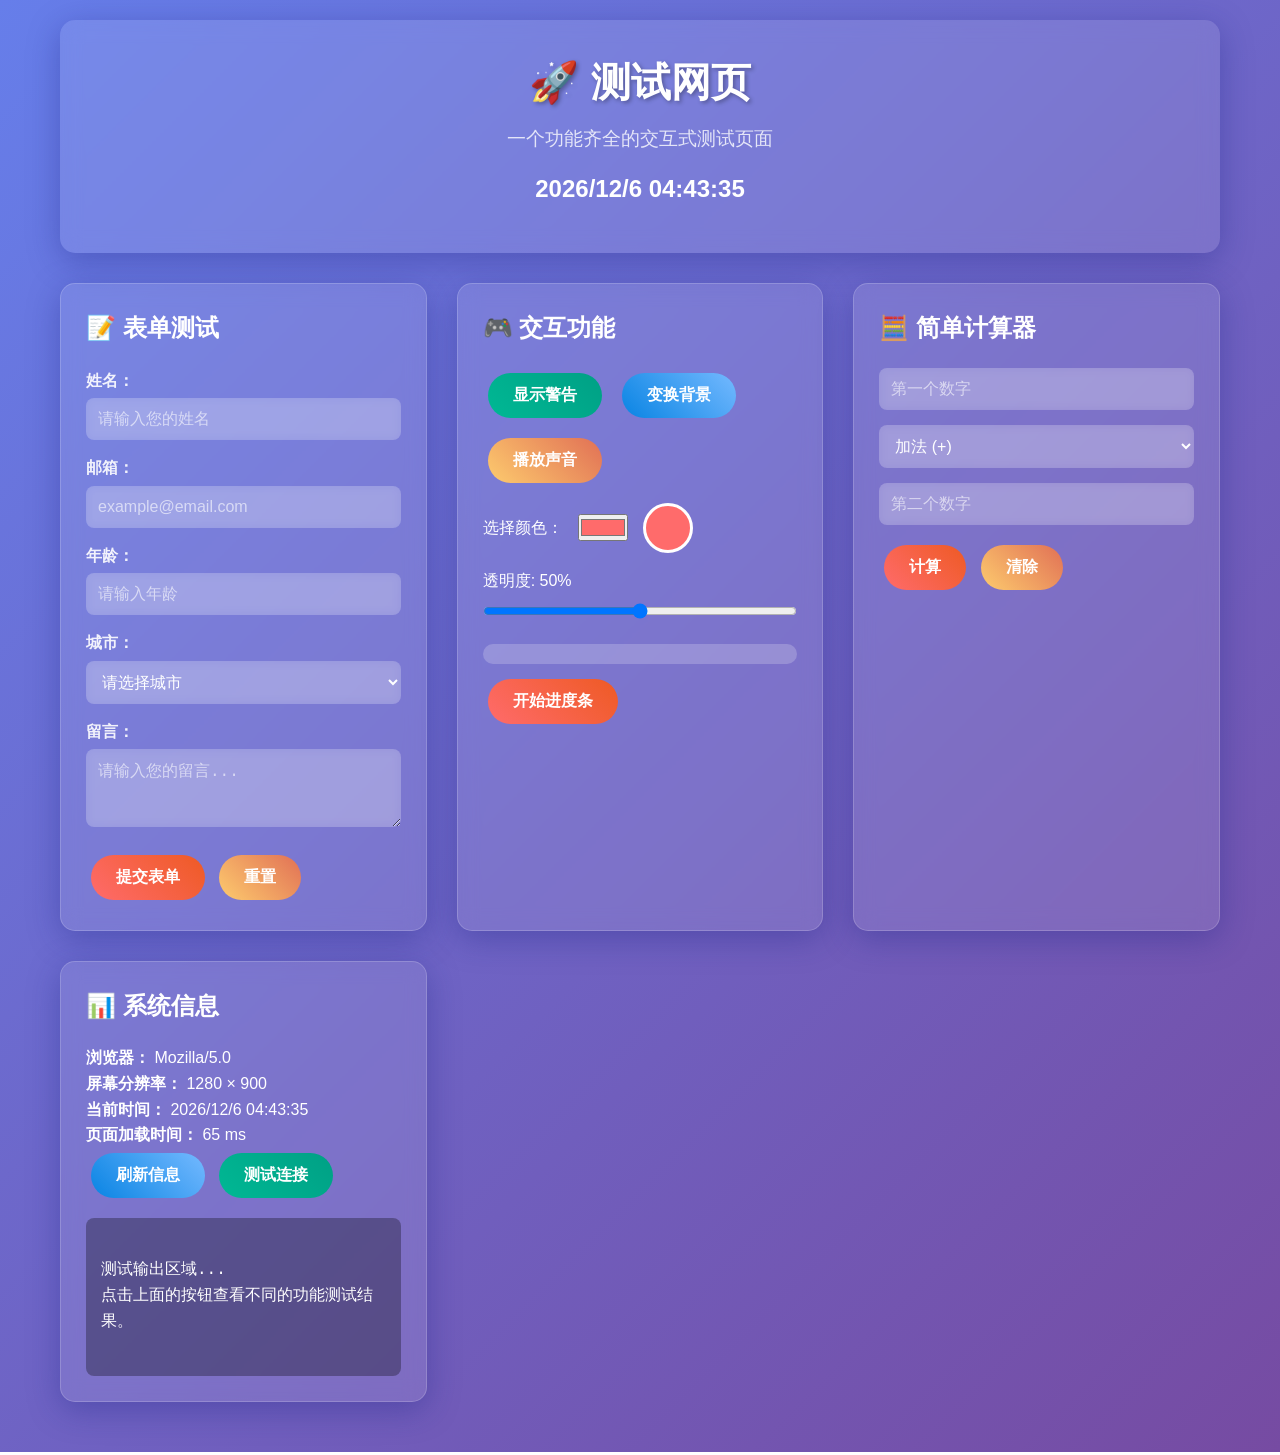
==== UI-Evol/index.html @ 90b165d0 "Update : multi-pages" ====
<!DOCTYPE html>
<html lang="zh-CN">
<head>
    <meta charset="UTF-8">
    <meta name="viewport" content="width=device-width, initial-scale=1.0">
    <title>测试网页 - Test Page</title>
    <style>
        * {
            margin: 0;
            padding: 0;
            box-sizing: border-box;
        }

        body {
            font-family: 'Arial', sans-serif;
            line-height: 1.6;
            color: #333;
            background: linear-gradient(135deg, #667eea 0%, #764ba2 100%);
            min-height: 100vh;
        }

        .container {
            max-width: 1200px;
            margin: 0 auto;
            padding: 20px;
        }

        .header {
            background: rgba(255, 255, 255, 0.1);
            backdrop-filter: blur(10px);
            border-radius: 15px;
            padding: 30px;
            margin-bottom: 30px;
            text-align: center;
            box-shadow: 0 8px 32px rgba(31, 38, 135, 0.37);
        }

        .header h1 {
            color: white;
            font-size: 2.5em;
            margin-bottom: 10px;
            text-shadow: 2px 2px 4px rgba(0,0,0,0.3);
        }

        .header p {
            color: rgba(255, 255, 255, 0.8);
            font-size: 1.2em;
        }

        .content-grid {
            display: grid;
            grid-template-columns: repeat(auto-fit, minmax(350px, 1fr));
            gap: 30px;
            margin-bottom: 30px;
        }

        .card {
            background: rgba(255, 255, 255, 0.1);
            backdrop-filter: blur(10px);
            border-radius: 15px;
            padding: 25px;
            box-shadow: 0 8px 32px rgba(31, 38, 135, 0.37);
            border: 1px solid rgba(255, 255, 255, 0.18);
            transition: transform 0.3s ease;
        }

        .card:hover {
            transform: translateY(-5px);
        }

        .card h2 {
            color: white;
            margin-bottom: 20px;
            font-size: 1.5em;
        }

        .form-group {
            margin-bottom: 15px;
        }

        .form-group label {
            display: block;
            color: rgba(255, 255, 255, 0.9);
            margin-bottom: 5px;
            font-weight: bold;
        }

        .form-group input,
        .form-group textarea,
        .form-group select {
            width: 100%;
            padding: 12px;
            border: none;
            border-radius: 8px;
            background: rgba(255, 255, 255, 0.2);
            color: white;
            font-size: 16px;
            backdrop-filter: blur(5px);
        }

        .form-group input::placeholder,
        .form-group textarea::placeholder {
            color: rgba(255, 255, 255, 0.6);
        }

        .btn {
            background: linear-gradient(45deg, #ff6b6b, #ee5a24);
            color: white;
            padding: 12px 25px;
            border: none;
            border-radius: 25px;
            cursor: pointer;
            font-size: 16px;
            font-weight: bold;
            transition: all 0.3s ease;
            margin: 5px;
        }

        .btn:hover {
            transform: translateY(-2px);
            box-shadow: 0 5px 15px rgba(0,0,0,0.3);
        }

        .btn-success {
            background: linear-gradient(45deg, #00b894, #00a085);
        }

        .btn-info {
            background: linear-gradient(45deg, #0984e3, #74b9ff);
        }

        .btn-warning {
            background: linear-gradient(45deg, #fdcb6e, #e17055);
        }

        .progress-bar {
            width: 100%;
            height: 20px;
            background: rgba(255, 255, 255, 0.2);
            border-radius: 10px;
            overflow: hidden;
            margin: 10px 0;
        }

        .progress-fill {
            height: 100%;
            background: linear-gradient(45deg, #00b894, #00a085);
            width: 0%;
            transition: width 0.3s ease;
        }

        .color-picker-demo {
            display: flex;
            align-items: center;
            gap: 15px;
            margin: 10px 0;
        }

        .color-display {
            width: 50px;
            height: 50px;
            border-radius: 50%;
            border: 3px solid white;
            transition: all 0.3s ease;
        }

        .slider-container {
            margin: 15px 0;
        }

        .slider {
            width: 100%;
            margin: 10px 0;
        }

        .output-area {
            background: rgba(0, 0, 0, 0.3);
            color: white;
            padding: 15px;
            border-radius: 8px;
            font-family: 'Courier New', monospace;
            min-height: 100px;
            white-space: pre-wrap;
            margin-top: 15px;
        }

        .interactive-buttons {
            display: flex;
            flex-wrap: wrap;
            gap: 10px;
            margin: 15px 0;
        }

        .time-display {
            font-size: 1.5em;
            color: white;
            text-align: center;
            margin: 15px 0;
            font-weight: bold;
        }

        @media (max-width: 768px) {
            .content-grid {
                grid-template-columns: 1fr;
            }
            
            .header h1 {
                font-size: 2em;
            }
            
            .interactive-buttons {
                justify-content: center;
            }
        }
    </style>
</head>
<body>
    <div class="container">
        <div class="header">
            <h1>🚀 测试网页</h1>
            <p>一个功能齐全的交互式测试页面</p>
            <div class="time-display" id="currentTime"></div>
        </div>

        <div class="content-grid">
            <!-- 表单测试卡片 -->
            <div class="card">
                <h2>📝 表单测试</h2>
                <form id="testForm">
                    <div class="form-group">
                        <label for="name">姓名：</label>
                        <input type="text" id="name" name="name" placeholder="请输入您的姓名">
                    </div>
                    
                    <div class="form-group">
                        <label for="email">邮箱：</label>
                        <input type="email" id="email" name="email" placeholder="example@email.com">
                    </div>
                    
                    <div class="form-group">
                        <label for="age">年龄：</label>
                        <input type="number" id="age" name="age" min="1" max="120" placeholder="请输入年龄">
                    </div>
                    
                    <div class="form-group">
                        <label for="city">城市：</label>
                        <select id="city" name="city">
                            <option value="">请选择城市</option>
                            <option value="beijing">北京</option>
                            <option value="shanghai">上海</option>
                            <option value="guangzhou">广州</option>
                            <option value="shenzhen">深圳</option>
                        </select>
                    </div>
                    
                    <div class="form-group">
                        <label for="message">留言：</label>
                        <textarea id="message" name="message" rows="3" placeholder="请输入您的留言..."></textarea>
                    </div>
                    
                    <button type="submit" class="btn">提交表单</button>
                    <button type="reset" class="btn btn-warning">重置</button>
                </form>
            </div>

            <!-- 交互功能卡片 -->
            <div class="card">
                <h2>🎮 交互功能</h2>
                
                <div class="interactive-buttons">
                    <button class="btn btn-success" onclick="showAlert()">显示警告</button>
                    <button class="btn btn-info" onclick="changeBackground()">变换背景</button>
                    <button class="btn btn-warning" onclick="playSound()">播放声音</button>
                </div>
                
                <div class="color-picker-demo">
                    <label style="color: white;">选择颜色：</label>
                    <input type="color" id="colorPicker" value="#ff6b6b" onchange="updateColorDisplay()">
                    <div class="color-display" id="colorDisplay"></div>
                </div>
                
                <div class="slider-container">
                    <label style="color: white;">透明度: <span id="opacityValue">50</span>%</label>
                    <input type="range" id="opacitySlider" class="slider" min="0" max="100" value="50" oninput="updateOpacity()">
                </div>
                
                <div class="progress-bar">
                    <div class="progress-fill" id="progressFill"></div>
                </div>
                <button class="btn" onclick="startProgress()">开始进度条</button>
            </div>

            <!-- 计算器卡片 -->
            <div class="card">
                <h2>🧮 简单计算器</h2>
                <div class="form-group">
                    <input type="number" id="num1" placeholder="第一个数字">
                </div>
                <div class="form-group">
                    <select id="operation">
                        <option value="+">加法 (+)</option>
                        <option value="-">减法 (-)</option>
                        <option value="*">乘法 (×)</option>
                        <option value="/">除法 (÷)</option>
                    </select>
                </div>
                <div class="form-group">
                    <input type="number" id="num2" placeholder="第二个数字">
                </div>
                <button class="btn" onclick="calculate()">计算</button>
                <button class="btn btn-warning" onclick="clearCalculator()">清除</button>
                <div id="calcResult" style="color: white; margin-top: 15px; font-size: 1.2em; font-weight: bold;"></div>
            </div>

            <!-- 信息显示卡片 -->
            <div class="card">
                <h2>📊 系统信息</h2>
                <div style="color: white;">
                    <p><strong>浏览器：</strong> <span id="browserInfo"></span></p>
                    <p><strong>屏幕分辨率：</strong> <span id="screenInfo"></span></p>
                    <p><strong>当前时间：</strong> <span id="currentDateTime"></span></p>
                    <p><strong>页面加载时间：</strong> <span id="loadTime"></span></p>
                </div>
                
                <button class="btn btn-info" onclick="refreshInfo()">刷新信息</button>
                <button class="btn btn-success" onclick="testConnection()">测试连接</button>
                
                <div class="output-area" id="outputArea">
测试输出区域...
点击上面的按钮查看不同的功能测试结果。
                </div>
            </div>
        </div>
    </div>

    <script>
        // 页面加载时间
        const loadStartTime = Date.now();
        
        // 更新实时时间
        function updateTime() {
            const now = new Date();
            document.getElementById('currentTime').textContent = now.toLocaleString('zh-CN');
            document.getElementById('currentDateTime').textContent = now.toLocaleString('zh-CN');
        }
        
        // 初始化页面
        window.onload = function() {
            updateTime();
            setInterval(updateTime, 1000);
            
            // 显示页面加载时间
            const loadTime = Date.now() - loadStartTime;
            document.getElementById('loadTime').textContent = loadTime + ' ms';
            
            // 显示浏览器信息
            document.getElementById('browserInfo').textContent = navigator.userAgent.split(' ')[0];
            document.getElementById('screenInfo').textContent = screen.width + ' × ' + screen.height;
            
            // 初始化颜色显示
            updateColorDisplay();
        };
        
        // 表单提交处理
        document.getElementById('testForm').addEventListener('submit', function(e) {
            e.preventDefault();
            const formData = new FormData(this);
            let output = '表单提交成功！\n提交的数据：\n';
            for (let [key, value] of formData.entries()) {
                output += `${key}: ${value}\n`;
            }
            document.getElementById('outputArea').textContent = output;
        });
        
        // 交互功能
        function showAlert() {
            alert('这是一个测试警告框！\n功能正常工作 ✅');
        }
        
        function changeBackground() {
            const colors = [
                'linear-gradient(135deg, #667eea 0%, #764ba2 100%)',
                'linear-gradient(135deg, #f093fb 0%, #f5576c 100%)',
                'linear-gradient(135deg, #4facfe 0%, #00f2fe 100%)',
                'linear-gradient(135deg, #43e97b 0%, #38f9d7 100%)',
                'linear-gradient(135deg, #fa709a 0%, #fee140 100%)'
            ];
            const randomColor = colors[Math.floor(Math.random() * colors.length)];
            document.body.style.background = randomColor;
            document.getElementById('outputArea').textContent = '背景颜色已更换！\n新的渐变色已应用。';
        }
        
        function playSound() {
            // 创建音频上下文（简单的提示音）
            if (typeof(Audio) !== "undefined") {
                // 创建一个简单的提示音
                const audioContext = new (window.AudioContext || window.webkitAudioContext)();
                const oscillator = audioContext.createOscillator();
                const gainNode = audioContext.createGain();
                
                oscillator.connect(gainNode);
                gainNode.connect(audioContext.destination);
                
                oscillator.frequency.value = 800;
                oscillator.type = 'sine';
                
                gainNode.gain.setValueAtTime(0.3, audioContext.currentTime);
                gainNode.gain.exponentialRampToValueAtTime(0.01, audioContext.currentTime + 0.5);
                
                oscillator.start(audioContext.currentTime);
                oscillator.stop(audioContext.currentTime + 0.5);
                
                document.getElementById('outputArea').textContent = '播放提示音成功！\n音频功能正常工作 🔊';
            } else {
                document.getElementById('outputArea').textContent = '音频功能不支持\n浏览器不支持 Web Audio API';
            }
        }
        
        // 颜色选择器
        function updateColorDisplay() {
            const color = document.getElementById('colorPicker').value;
            document.getElementById('colorDisplay').style.backgroundColor = color;
        }
        
        // 透明度滑块
        function updateOpacity() {
            const opacity = document.getElementById('opacitySlider').value;
            document.getElementById('opacityValue').textContent = opacity;
            const cards = document.querySelectorAll('.card');
            cards.forEach(card => {
                card.style.opacity = opacity / 100;
            });
        }
        
        // 进度条动画
        function startProgress() {
            const progressFill = document.getElementById('progressFill');
            let width = 0;
            const interval = setInterval(() => {
                if (width >= 100) {
                    clearInterval(interval);
                    setTimeout(() => {
                        progressFill.style.width = '0%';
                    }, 1000);
                } else {
                    width += 2;
                    progressFill.style.width = width + '%';
                }
            }, 50);
        }
        
        // 计算器功能
        function calculate() {
            const num1 = parseFloat(document.getElementById('num1').value);
            const num2 = parseFloat(document.getElementById('num2').value);
            const operation = document.getElementById('operation').value;
            
            if (isNaN(num1) || isNaN(num2)) {
                document.getElementById('calcResult').textContent = '请输入有效的数字！';
                return;
            }
            
            let result;
            switch (operation) {
                case '+':
                    result = num1 + num2;
                    break;
                case '-':
                    result = num1 - num2;
                    break;
                case '*':
                    result = num1 * num2;
                    break;
                case '/':
                    if (num2 === 0) {
                        document.getElementById('calcResult').textContent = '除数不能为零！';
                        return;
                    }
                    result = num1 / num2;
                    break;
            }
            
            document.getElementById('calcResult').textContent = `结果: ${result}`;
        }
        
        function clearCalculator() {
            document.getElementById('num1').value = '';
            document.getElementById('num2').value = '';
            document.getElementById('calcResult').textContent = '';
        }
        
        // 刷新系统信息
        function refreshInfo() {
            updateTime();
            document.getElementById('browserInfo').textContent = navigator.userAgent.split(' ')[0];
            document.getElementById('screenInfo').textContent = screen.width + ' × ' + screen.height;
            document.getElementById('outputArea').textContent = '系统信息已刷新！\n时间: ' + new Date().toLocaleString('zh-CN');
        }
        
        // 测试网络连接
        function testConnection() {
            const startTime = Date.now();
            fetch('https://httpbin.org/get')
                .then(response => response.json())
                .then(data => {
                    const endTime = Date.now();
                    const responseTime = endTime - startTime;
                    document.getElementById('outputArea').textContent = 
                        `网络连接测试成功！\n响应时间: ${responseTime}ms\n状态: 连接正常 ✅\n服务器IP: ${data.origin}`;
                })
                .catch(error => {
                    const endTime = Date.now();
                    const responseTime = endTime - startTime;
                    document.getElementById('outputArea').textContent = 
                        `网络连接测试失败！\n响应时间: ${responseTime}ms\n错误: ${error.message}\n状态: 连接异常 ❌`;
                });
        }
    </script>
</body>
</html>
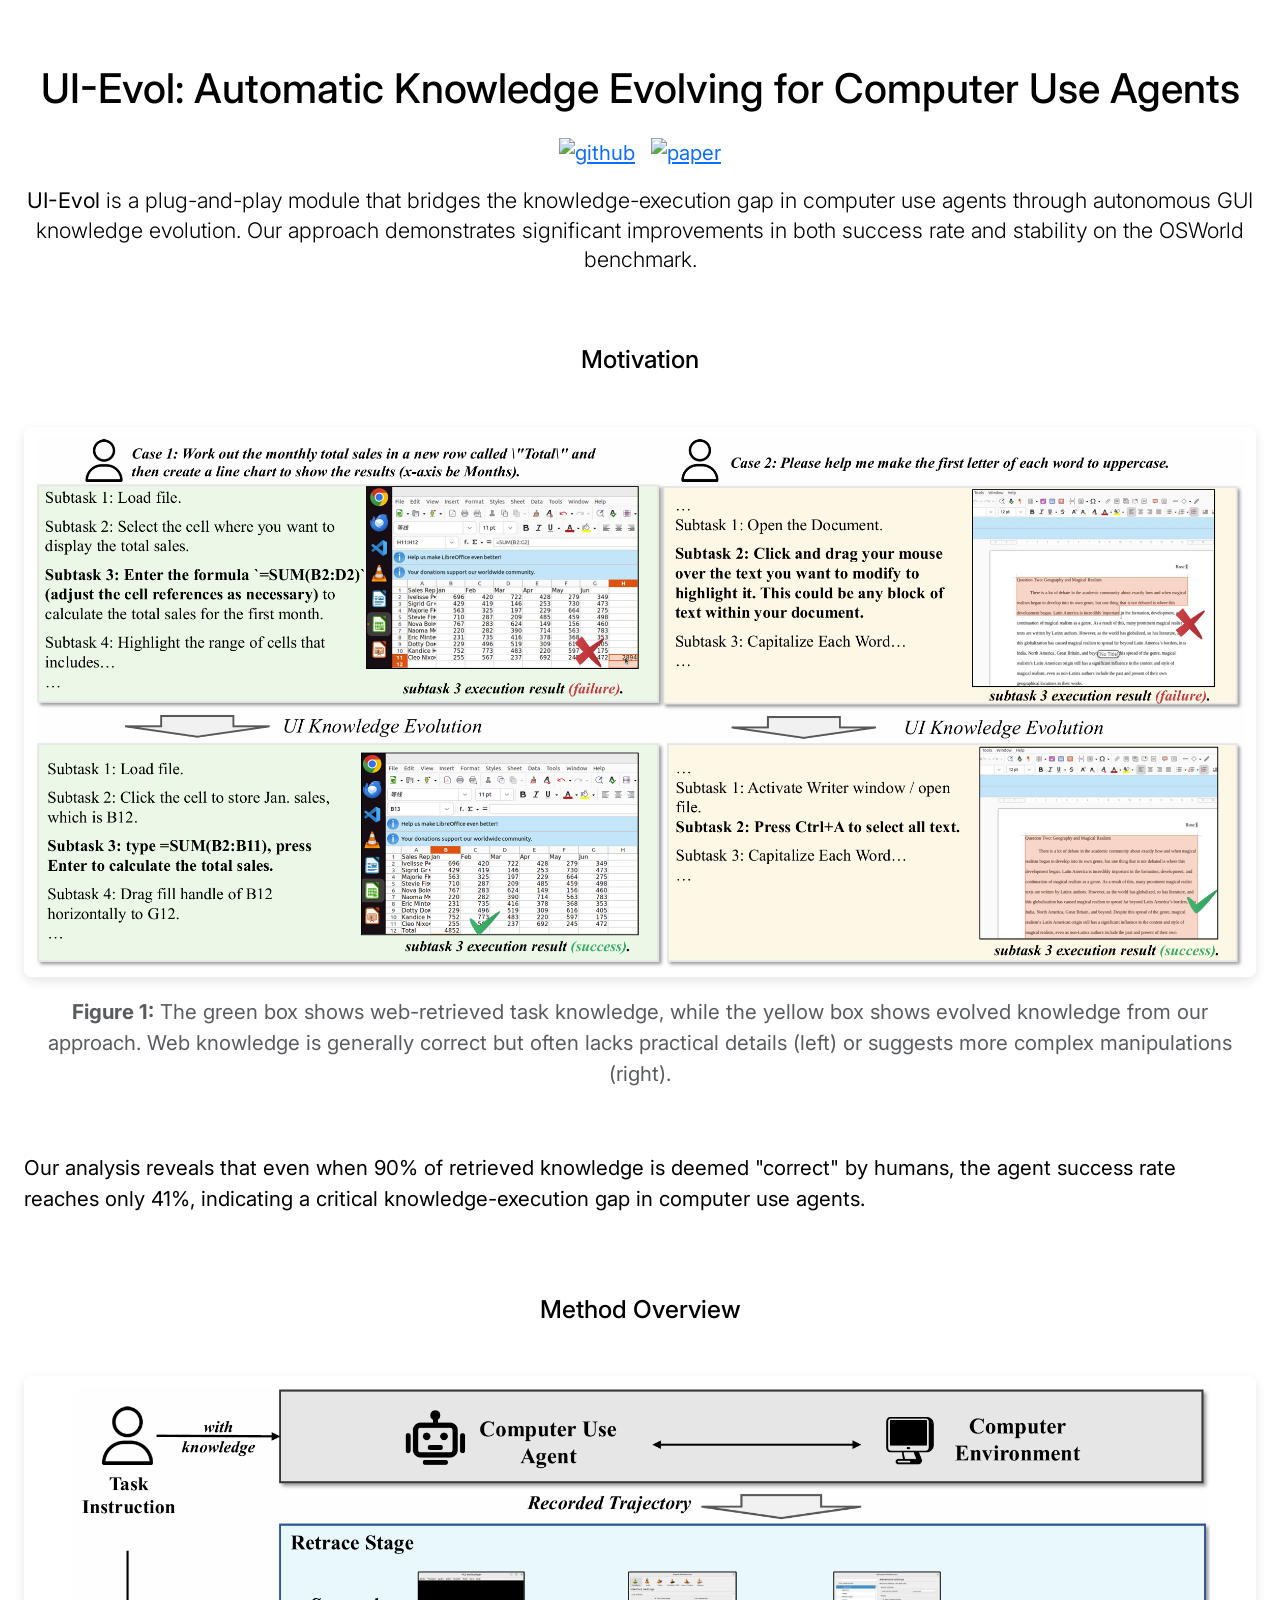
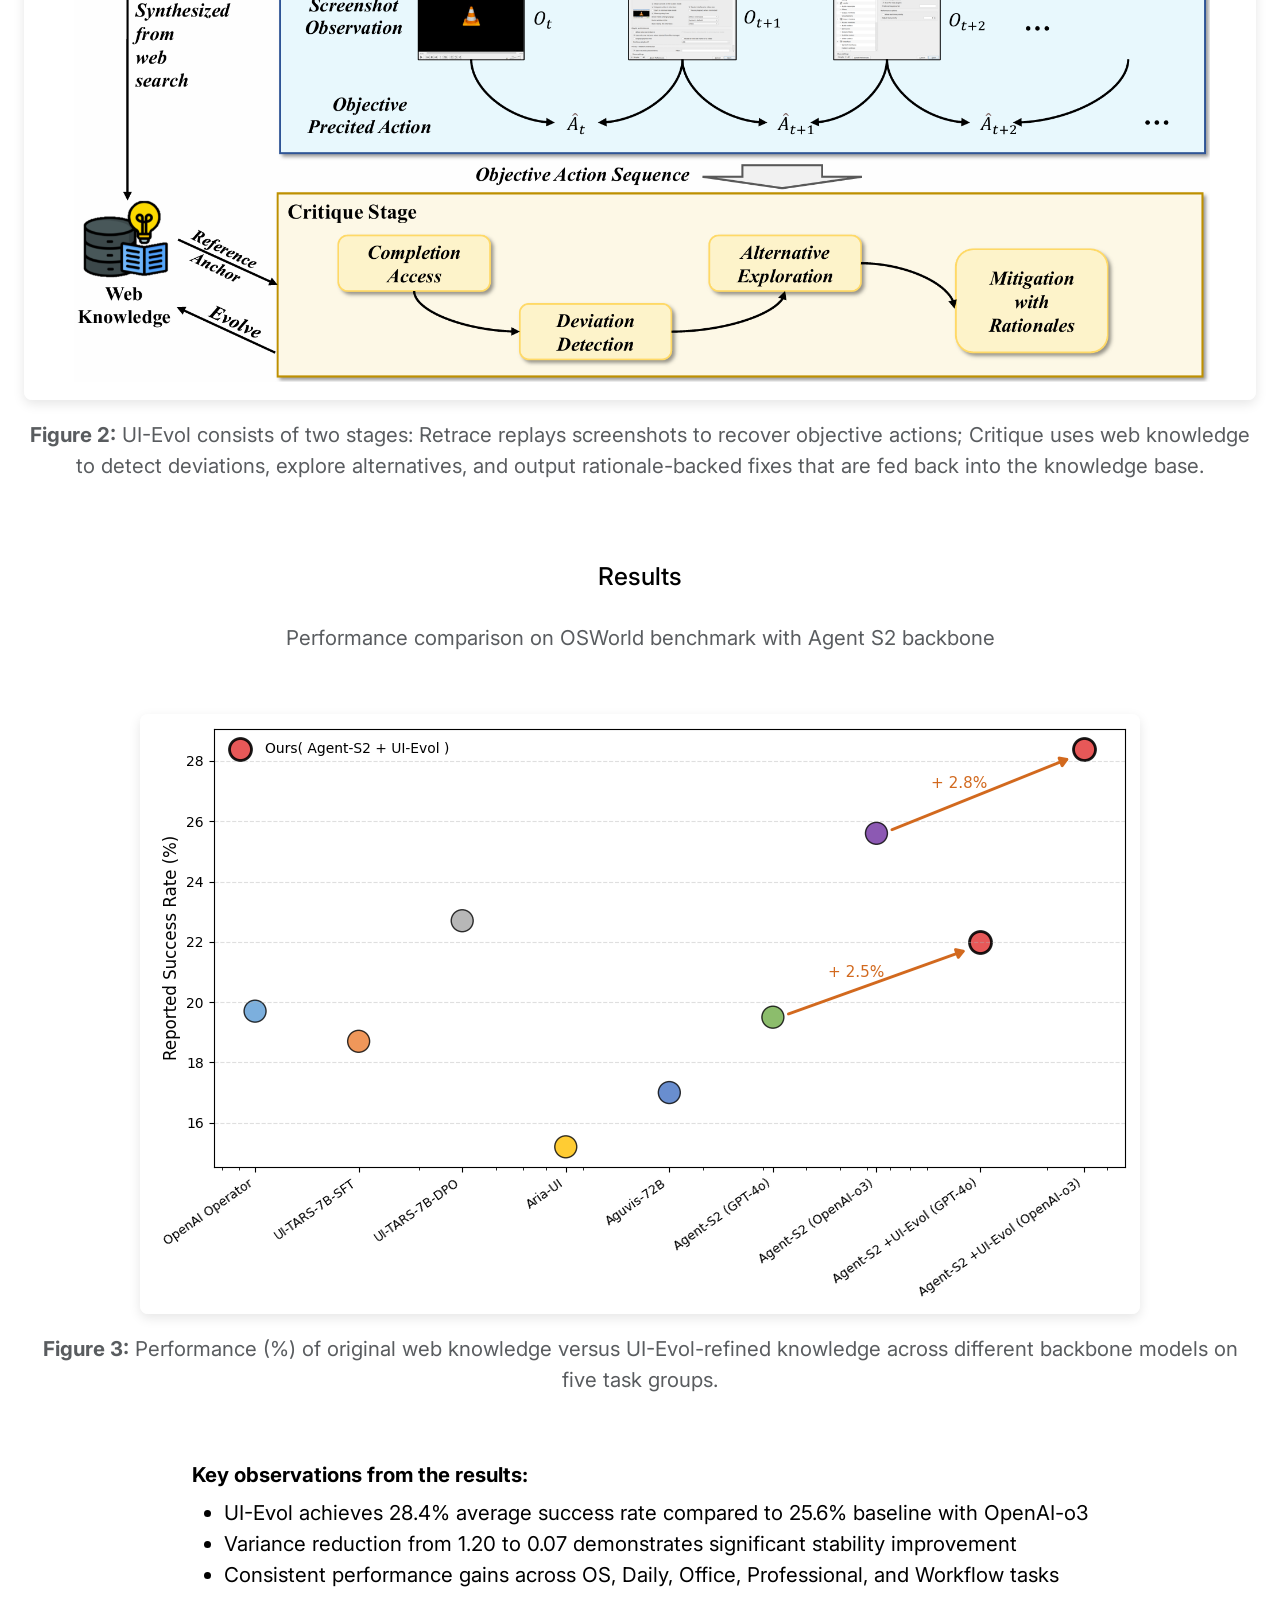
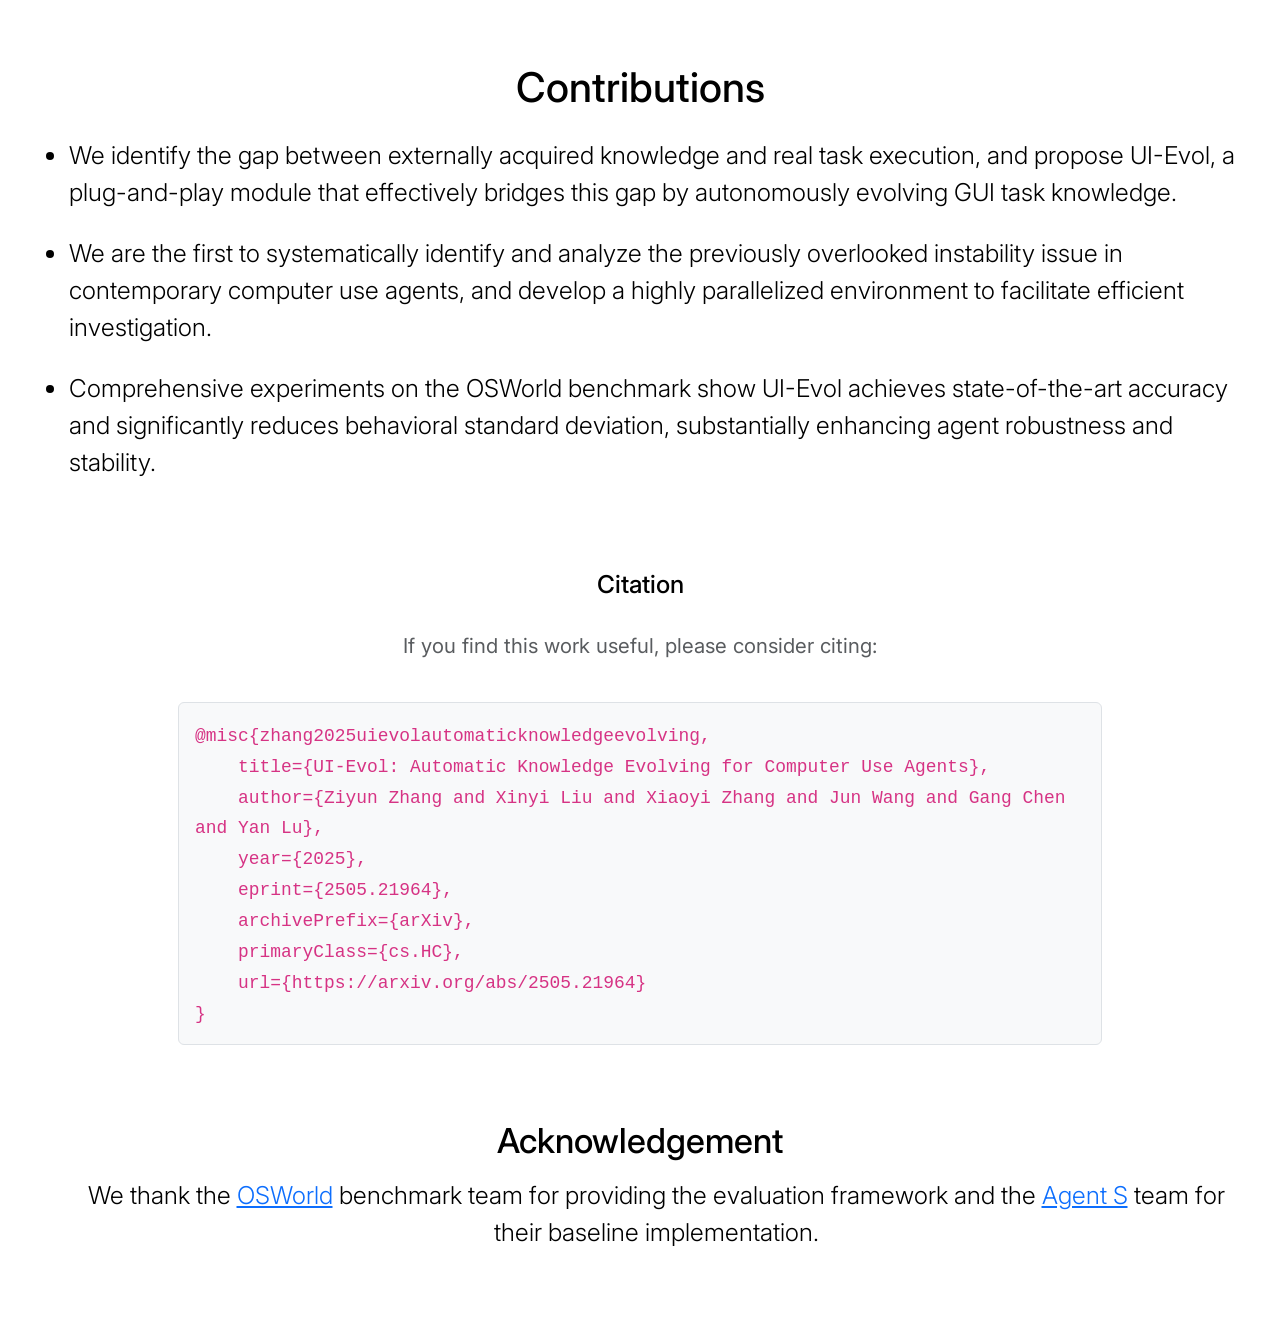
==== commit cca83a1d: "Update : UI-Evol intro page" ====
--- a/UI-Evol/index.html
+++ b/UI-Evol/index.html
@@ -1,520 +1,214 @@
-<!DOCTYPE html>
-<html lang="zh-CN">
+<!doctype html>
+<html>
+<link rel="preconnect" href="https://fonts.googleapis.com" />
+<link rel="preconnect" href="https://fonts.gstatic.com" crossorigin />
+<link href="https://fonts.googleapis.com/css2?family=JetBrains+Mono:wght@100;400&display=swap" rel="stylesheet" />
+
 <head>
-    <meta charset="UTF-8">
-    <meta name="viewport" content="width=device-width, initial-scale=1.0">
-    <title>测试网页 - Test Page</title>
-    <style>
-        * {
-            margin: 0;
-            padding: 0;
-            box-sizing: border-box;
-        }
-
-        body {
-            font-family: 'Arial', sans-serif;
-            line-height: 1.6;
-            color: #333;
-            background: linear-gradient(135deg, #667eea 0%, #764ba2 100%);
-            min-height: 100vh;
-        }
-
-        .container {
-            max-width: 1200px;
-            margin: 0 auto;
-            padding: 20px;
-        }
-
-        .header {
-            background: rgba(255, 255, 255, 0.1);
-            backdrop-filter: blur(10px);
-            border-radius: 15px;
-            padding: 30px;
-            margin-bottom: 30px;
-            text-align: center;
-            box-shadow: 0 8px 32px rgba(31, 38, 135, 0.37);
-        }
-
-        .header h1 {
-            color: white;
-            font-size: 2.5em;
-            margin-bottom: 10px;
-            text-shadow: 2px 2px 4px rgba(0,0,0,0.3);
-        }
-
-        .header p {
-            color: rgba(255, 255, 255, 0.8);
-            font-size: 1.2em;
-        }
-
-        .content-grid {
-            display: grid;
-            grid-template-columns: repeat(auto-fit, minmax(350px, 1fr));
-            gap: 30px;
-            margin-bottom: 30px;
-        }
-
-        .card {
-            background: rgba(255, 255, 255, 0.1);
-            backdrop-filter: blur(10px);
-            border-radius: 15px;
-            padding: 25px;
-            box-shadow: 0 8px 32px rgba(31, 38, 135, 0.37);
-            border: 1px solid rgba(255, 255, 255, 0.18);
-            transition: transform 0.3s ease;
-        }
-
-        .card:hover {
-            transform: translateY(-5px);
-        }
-
-        .card h2 {
-            color: white;
-            margin-bottom: 20px;
-            font-size: 1.5em;
-        }
-
-        .form-group {
-            margin-bottom: 15px;
-        }
-
-        .form-group label {
-            display: block;
-            color: rgba(255, 255, 255, 0.9);
-            margin-bottom: 5px;
-            font-weight: bold;
-        }
-
-        .form-group input,
-        .form-group textarea,
-        .form-group select {
-            width: 100%;
-            padding: 12px;
-            border: none;
-            border-radius: 8px;
-            background: rgba(255, 255, 255, 0.2);
-            color: white;
-            font-size: 16px;
-            backdrop-filter: blur(5px);
-        }
-
-        .form-group input::placeholder,
-        .form-group textarea::placeholder {
-            color: rgba(255, 255, 255, 0.6);
-        }
-
-        .btn {
-            background: linear-gradient(45deg, #ff6b6b, #ee5a24);
-            color: white;
-            padding: 12px 25px;
-            border: none;
-            border-radius: 25px;
-            cursor: pointer;
-            font-size: 16px;
-            font-weight: bold;
-            transition: all 0.3s ease;
-            margin: 5px;
-        }
-
-        .btn:hover {
-            transform: translateY(-2px);
-            box-shadow: 0 5px 15px rgba(0,0,0,0.3);
-        }
-
-        .btn-success {
-            background: linear-gradient(45deg, #00b894, #00a085);
-        }
-
-        .btn-info {
-            background: linear-gradient(45deg, #0984e3, #74b9ff);
-        }
-
-        .btn-warning {
-            background: linear-gradient(45deg, #fdcb6e, #e17055);
-        }
-
-        .progress-bar {
-            width: 100%;
-            height: 20px;
-            background: rgba(255, 255, 255, 0.2);
-            border-radius: 10px;
-            overflow: hidden;
-            margin: 10px 0;
-        }
-
-        .progress-fill {
-            height: 100%;
-            background: linear-gradient(45deg, #00b894, #00a085);
-            width: 0%;
-            transition: width 0.3s ease;
-        }
-
-        .color-picker-demo {
-            display: flex;
-            align-items: center;
-            gap: 15px;
-            margin: 10px 0;
-        }
-
-        .color-display {
-            width: 50px;
-            height: 50px;
-            border-radius: 50%;
-            border: 3px solid white;
-            transition: all 0.3s ease;
-        }
-
-        .slider-container {
-            margin: 15px 0;
-        }
-
-        .slider {
-            width: 100%;
-            margin: 10px 0;
-        }
-
-        .output-area {
-            background: rgba(0, 0, 0, 0.3);
-            color: white;
-            padding: 15px;
-            border-radius: 8px;
-            font-family: 'Courier New', monospace;
-            min-height: 100px;
-            white-space: pre-wrap;
-            margin-top: 15px;
-        }
-
-        .interactive-buttons {
-            display: flex;
-            flex-wrap: wrap;
-            gap: 10px;
-            margin: 15px 0;
-        }
-
-        .time-display {
-            font-size: 1.5em;
-            color: white;
-            text-align: center;
-            margin: 15px 0;
-            font-weight: bold;
-        }
-
-        @media (max-width: 768px) {
-            .content-grid {
-                grid-template-columns: 1fr;
+  <meta charset="UTF-8" />
+  <title>UI-Evol: Automatic Knowledge Evolving for Computer Use Agents</title>
+
+  <link rel="stylesheet" href="https://cdn.jsdelivr.net/npm/bootstrap@5.0.0/dist/css/bootstrap.min.css" />
+  <script src="https://cdn.jsdelivr.net/npm/bootstrap@5.0.0-beta2/dist/js/bootstrap.bundle.min.js"></script>
+
+  <style>
+    @import url('https://fonts.googleapis.com/css2?family=Jost:ital,wght@0,100..900;1,100..900&display=swap');
+  </style>
+  
+  <link rel="stylesheet" href="style.css" />
+  
+  <link href="https://fonts.googleapis.com/css2?family=Inter:wght@400;500;600;700&display=swap" rel="stylesheet">
+  
+  <style>
+    body {
+        font-family: 'Inter', 'Segoe UI', Tahoma, Geneva, Verdana, sans-serif !important;
+    }
+    
+    .btn-outline-primary {
+        border-color: #0d6efd !important;
+        color: #0d6efd !important;
+    }
+    
+    .btn-outline-primary:hover {
+        background-color: #0d6efd !important;
+        color: white !important;
+    }
+    
+    .highlight-blue {
+        color: #0d6efd !important;
+        font-weight: bold !important;
+    }
+    
+    .results-table {
+        border: 3px solid #0d6efd !important;
+        border-radius: 12px !important;
+        overflow: hidden !important;
+        box-shadow: 0 4px 15px rgba(13, 110, 253, 0.15) !important;
+        font-family: 'Inter', 'Segoe UI', Tahoma, Geneva, Verdana, sans-serif !important;
+    }
+    
+    .results-table th {
+        background-color: #e3f2fd !important;
+        font-weight: bold !important;
+        color: #1565c0 !important;
+    }
+    
+    .best-score {
+        font-weight: bold !important;
+        color: #d32f2f !important;
+    }
+    
+    .method-diagram {
+        display: block;
+        margin: 20px auto;
+        max-width: 100%;
+        height: auto;
+        border-radius: 8px;
+        box-shadow: 0 4px 12px rgba(0, 0, 0, 0.1);
+    }
+    
+    .img-container {
+        display: flex;
+        justify-content: center;
+        align-items: center;
+        width: 100%;
+    }
+    
+    .feature-highlight {
+        background: linear-gradient(135deg, #e3f2fd 0%, #f3e5f5 100%);
+        border-radius: 12px;
+        padding: 20px;
+        margin: 15px 0;
+        border-left: 5px solid #0d6efd;
+    }
+  </style>
+</head>
+
+<body>
+  <div id="content" class="container-fluid d-flex flex-column align-items-center gap-3">
+    <div></div>
+
+    <div class="d-flex align-items-center mt-5">
+      <h1 class="text-nowrap">UI-Evol: Automatic Knowledge Evolving for Computer Use Agents</h1>
+    </div>
+
+    <div class="d-flex flex-row justify-content-center gap-3">
+      <a href="https://github.com/microsoft/FIVE-UI-Evol/tree/main/UI-Evol"><img
+          src="https://img.shields.io/badge/github-%23121011.svg?style=for-the-badge&logo=github&logoColor=white"
+          alt="github" class="img-fluid" /></a>
+      <a href="https://arxiv.org/abs/2505.21964"><img
+          src="https://img.shields.io/badge/arXiv-paper-b31b1b.svg?style=for-the-badge" alt="paper"
+          class="img-fluid" /></a>
+    </div>
+    
+    <h3 class="fw-light text-center" style="font-size: 1.2em;">
+      <small><b>UI-Evol</b> is a plug-and-play module that bridges the knowledge-execution gap in computer use agents through autonomous GUI knowledge evolution. Our approach demonstrates significant improvements in both success rate and stability on the OSWorld benchmark.<br/></small>
+    </h3>
+
+    <div class="container-fluid d-flex flex-column align-items-center gap-4 mt-5">
+      <h3>Motivation</h3>
+      <div class="img-container">
+        <div class="text-center" style="width: 100%;">
+          <img src="imgs/figure1-motivation.png" alt="Knowledge-Execution Gap Examples" class="method-diagram" />
+          <p class="text-muted mt-3">
+            <strong>Figure 1:</strong> The green box shows web-retrieved task knowledge, while the yellow box shows evolved knowledge from our approach. Web knowledge is generally correct but often lacks practical details (left) or suggests more complex manipulations (right).
+          </p>
+        </div>
+      </div>
+      
+      <div class="mt-4">
+        <p>Our analysis reveals that even when 90% of retrieved knowledge is deemed "correct" by humans, 
+        the agent success rate reaches only 41%, indicating a critical knowledge-execution gap in computer use agents.</p>
+      </div>
+    </div>
+
+    <div class="container-fluid d-flex flex-column align-items-center gap-4 mt-5">
+      <h3>Method Overview</h3>
+      <div class="img-container">
+        <div class="text-center" style="width: 100%;">
+          <img src="imgs/figure2-method.png" alt="UI-Evol Method Overview" class="method-diagram" style="max-width: 70%;" />
+          <p class="text-muted mt-3">
+            <strong>Figure 2:</strong> UI-Evol consists of two stages: Retrace replays screenshots to recover objective actions; Critique uses web knowledge to detect deviations, explore alternatives, and output rationale-backed fixes that are fed back into the knowledge base.
+          </p>
+        </div>
+      </div>
+    </div>
+
+    <div class="container-fluid d-flex flex-column align-items-center gap-4 mt-5">
+      <h3>Results</h3>
+      <p class="text-muted text-center">
+        Performance comparison on OSWorld benchmark with Agent S2 backbone
+      </p>
+      
+      <div class="img-container">
+        <div class="text-center" style="width: 100%;">
+          <img src="imgs/figure3-results.png" alt="Experimental Results" class="method-diagram" />
+          <p class="text-muted mt-3">
+            <strong>Figure 3:</strong> Performance (%) of original web knowledge versus UI-Evol-refined knowledge across different backbone models on five task groups.
+          </p>
+        </div>
+      </div>
+      
+      <div class="mt-4">
+        <p class="mb-2"><strong>Key observations from the results:</strong></p>
+        <ul>
+          <li>UI-Evol achieves 28.4% average success rate compared to 25.6% baseline with OpenAI-o3</li>
+          <li>Variance reduction from 1.20 to 0.07 demonstrates significant stability improvement</li>
+          <li>Consistent performance gains across OS, Daily, Office, Professional, and Workflow tasks</li>
+        </ul>
+      </div>
+    </div>
+
+    <div id="notes">
+      <h3>Contributions</h3>
+      <div class="inline-block mt-3">
+        <ul>
+          <li>
+            We identify the gap between externally acquired knowledge and real task execution, and propose UI-Evol, a plug-and-play module that effectively bridges this gap by autonomously evolving GUI task knowledge.
+          </li>
+          <li>
+            We are the first to systematically identify and analyze the previously overlooked instability issue in contemporary computer use agents, and develop a highly parallelized environment to facilitate efficient investigation.
+          </li>
+          <li>
+            Comprehensive experiments on the OSWorld benchmark show UI-Evol achieves state-of-the-art accuracy and significantly reduces behavioral standard deviation, substantially enhancing agent robustness and stability.
+          </li>
+        </ul>
+      </div>
+    </div>
+
+    <div class="container-fluid d-flex flex-column align-items-center gap-4 mt-5">
+      <h3>Citation</h3> 
+      <p class="text-muted">
+        If you find this work useful, please consider citing:
+      </p>
+      <div class="bg-light border rounded p-3 w-75">
+          <code>
+            @misc{zhang2025uievolautomaticknowledgeevolving,<br>
+              &nbsp;&nbsp;&nbsp;&nbsp;title={UI-Evol: Automatic Knowledge Evolving for Computer Use Agents},<br>
+              &nbsp;&nbsp;&nbsp;&nbsp;author={Ziyun Zhang and Xinyi Liu and Xiaoyi Zhang and Jun Wang and Gang Chen and Yan Lu},<br>
+              &nbsp;&nbsp;&nbsp;&nbsp;year={2025},<br>
+              &nbsp;&nbsp;&nbsp;&nbsp;eprint={2505.21964},<br>
+              &nbsp;&nbsp;&nbsp;&nbsp;archivePrefix={arXiv},<br>
+              &nbsp;&nbsp;&nbsp;&nbsp;primaryClass={cs.HC},<br>
+              &nbsp;&nbsp;&nbsp;&nbsp;url={https://arxiv.org/abs/2505.21964}<br>
             }
-            
-            .header h1 {
-                font-size: 2em;
-            }
-            
-            .interactive-buttons {
-                justify-content: center;
-            }
-        }
-    </style>
-</head>
-<body>
-    <div class="container">
-        <div class="header">
-            <h1>🚀 测试网页</h1>
-            <p>一个功能齐全的交互式测试页面</p>
-            <div class="time-display" id="currentTime"></div>
-        </div>
-
-        <div class="content-grid">
-            <!-- 表单测试卡片 -->
-            <div class="card">
-                <h2>📝 表单测试</h2>
-                <form id="testForm">
-                    <div class="form-group">
-                        <label for="name">姓名：</label>
-                        <input type="text" id="name" name="name" placeholder="请输入您的姓名">
-                    </div>
-                    
-                    <div class="form-group">
-                        <label for="email">邮箱：</label>
-                        <input type="email" id="email" name="email" placeholder="example@email.com">
-                    </div>
-                    
-                    <div class="form-group">
-                        <label for="age">年龄：</label>
-                        <input type="number" id="age" name="age" min="1" max="120" placeholder="请输入年龄">
-                    </div>
-                    
-                    <div class="form-group">
-                        <label for="city">城市：</label>
-                        <select id="city" name="city">
-                            <option value="">请选择城市</option>
-                            <option value="beijing">北京</option>
-                            <option value="shanghai">上海</option>
-                            <option value="guangzhou">广州</option>
-                            <option value="shenzhen">深圳</option>
-                        </select>
-                    </div>
-                    
-                    <div class="form-group">
-                        <label for="message">留言：</label>
-                        <textarea id="message" name="message" rows="3" placeholder="请输入您的留言..."></textarea>
-                    </div>
-                    
-                    <button type="submit" class="btn">提交表单</button>
-                    <button type="reset" class="btn btn-warning">重置</button>
-                </form>
-            </div>
-
-            <!-- 交互功能卡片 -->
-            <div class="card">
-                <h2>🎮 交互功能</h2>
-                
-                <div class="interactive-buttons">
-                    <button class="btn btn-success" onclick="showAlert()">显示警告</button>
-                    <button class="btn btn-info" onclick="changeBackground()">变换背景</button>
-                    <button class="btn btn-warning" onclick="playSound()">播放声音</button>
-                </div>
-                
-                <div class="color-picker-demo">
-                    <label style="color: white;">选择颜色：</label>
-                    <input type="color" id="colorPicker" value="#ff6b6b" onchange="updateColorDisplay()">
-                    <div class="color-display" id="colorDisplay"></div>
-                </div>
-                
-                <div class="slider-container">
-                    <label style="color: white;">透明度: <span id="opacityValue">50</span>%</label>
-                    <input type="range" id="opacitySlider" class="slider" min="0" max="100" value="50" oninput="updateOpacity()">
-                </div>
-                
-                <div class="progress-bar">
-                    <div class="progress-fill" id="progressFill"></div>
-                </div>
-                <button class="btn" onclick="startProgress()">开始进度条</button>
-            </div>
-
-            <!-- 计算器卡片 -->
-            <div class="card">
-                <h2>🧮 简单计算器</h2>
-                <div class="form-group">
-                    <input type="number" id="num1" placeholder="第一个数字">
-                </div>
-                <div class="form-group">
-                    <select id="operation">
-                        <option value="+">加法 (+)</option>
-                        <option value="-">减法 (-)</option>
-                        <option value="*">乘法 (×)</option>
-                        <option value="/">除法 (÷)</option>
-                    </select>
-                </div>
-                <div class="form-group">
-                    <input type="number" id="num2" placeholder="第二个数字">
-                </div>
-                <button class="btn" onclick="calculate()">计算</button>
-                <button class="btn btn-warning" onclick="clearCalculator()">清除</button>
-                <div id="calcResult" style="color: white; margin-top: 15px; font-size: 1.2em; font-weight: bold;"></div>
-            </div>
-
-            <!-- 信息显示卡片 -->
-            <div class="card">
-                <h2>📊 系统信息</h2>
-                <div style="color: white;">
-                    <p><strong>浏览器：</strong> <span id="browserInfo"></span></p>
-                    <p><strong>屏幕分辨率：</strong> <span id="screenInfo"></span></p>
-                    <p><strong>当前时间：</strong> <span id="currentDateTime"></span></p>
-                    <p><strong>页面加载时间：</strong> <span id="loadTime"></span></p>
-                </div>
-                
-                <button class="btn btn-info" onclick="refreshInfo()">刷新信息</button>
-                <button class="btn btn-success" onclick="testConnection()">测试连接</button>
-                
-                <div class="output-area" id="outputArea">
-测试输出区域...
-点击上面的按钮查看不同的功能测试结果。
-                </div>
-            </div>
-        </div>
-    </div>
-
-    <script>
-        // 页面加载时间
-        const loadStartTime = Date.now();
-        
-        // 更新实时时间
-        function updateTime() {
-            const now = new Date();
-            document.getElementById('currentTime').textContent = now.toLocaleString('zh-CN');
-            document.getElementById('currentDateTime').textContent = now.toLocaleString('zh-CN');
-        }
-        
-        // 初始化页面
-        window.onload = function() {
-            updateTime();
-            setInterval(updateTime, 1000);
-            
-            // 显示页面加载时间
-            const loadTime = Date.now() - loadStartTime;
-            document.getElementById('loadTime').textContent = loadTime + ' ms';
-            
-            // 显示浏览器信息
-            document.getElementById('browserInfo').textContent = navigator.userAgent.split(' ')[0];
-            document.getElementById('screenInfo').textContent = screen.width + ' × ' + screen.height;
-            
-            // 初始化颜色显示
-            updateColorDisplay();
-        };
-        
-        // 表单提交处理
-        document.getElementById('testForm').addEventListener('submit', function(e) {
-            e.preventDefault();
-            const formData = new FormData(this);
-            let output = '表单提交成功！\n提交的数据：\n';
-            for (let [key, value] of formData.entries()) {
-                output += `${key}: ${value}\n`;
-            }
-            document.getElementById('outputArea').textContent = output;
-        });
-        
-        // 交互功能
-        function showAlert() {
-            alert('这是一个测试警告框！\n功能正常工作 ✅');
-        }
-        
-        function changeBackground() {
-            const colors = [
-                'linear-gradient(135deg, #667eea 0%, #764ba2 100%)',
-                'linear-gradient(135deg, #f093fb 0%, #f5576c 100%)',
-                'linear-gradient(135deg, #4facfe 0%, #00f2fe 100%)',
-                'linear-gradient(135deg, #43e97b 0%, #38f9d7 100%)',
-                'linear-gradient(135deg, #fa709a 0%, #fee140 100%)'
-            ];
-            const randomColor = colors[Math.floor(Math.random() * colors.length)];
-            document.body.style.background = randomColor;
-            document.getElementById('outputArea').textContent = '背景颜色已更换！\n新的渐变色已应用。';
-        }
-        
-        function playSound() {
-            // 创建音频上下文（简单的提示音）
-            if (typeof(Audio) !== "undefined") {
-                // 创建一个简单的提示音
-                const audioContext = new (window.AudioContext || window.webkitAudioContext)();
-                const oscillator = audioContext.createOscillator();
-                const gainNode = audioContext.createGain();
-                
-                oscillator.connect(gainNode);
-                gainNode.connect(audioContext.destination);
-                
-                oscillator.frequency.value = 800;
-                oscillator.type = 'sine';
-                
-                gainNode.gain.setValueAtTime(0.3, audioContext.currentTime);
-                gainNode.gain.exponentialRampToValueAtTime(0.01, audioContext.currentTime + 0.5);
-                
-                oscillator.start(audioContext.currentTime);
-                oscillator.stop(audioContext.currentTime + 0.5);
-                
-                document.getElementById('outputArea').textContent = '播放提示音成功！\n音频功能正常工作 🔊';
-            } else {
-                document.getElementById('outputArea').textContent = '音频功能不支持\n浏览器不支持 Web Audio API';
-            }
-        }
-        
-        // 颜色选择器
-        function updateColorDisplay() {
-            const color = document.getElementById('colorPicker').value;
-            document.getElementById('colorDisplay').style.backgroundColor = color;
-        }
-        
-        // 透明度滑块
-        function updateOpacity() {
-            const opacity = document.getElementById('opacitySlider').value;
-            document.getElementById('opacityValue').textContent = opacity;
-            const cards = document.querySelectorAll('.card');
-            cards.forEach(card => {
-                card.style.opacity = opacity / 100;
-            });
-        }
-        
-        // 进度条动画
-        function startProgress() {
-            const progressFill = document.getElementById('progressFill');
-            let width = 0;
-            const interval = setInterval(() => {
-                if (width >= 100) {
-                    clearInterval(interval);
-                    setTimeout(() => {
-                        progressFill.style.width = '0%';
-                    }, 1000);
-                } else {
-                    width += 2;
-                    progressFill.style.width = width + '%';
-                }
-            }, 50);
-        }
-        
-        // 计算器功能
-        function calculate() {
-            const num1 = parseFloat(document.getElementById('num1').value);
-            const num2 = parseFloat(document.getElementById('num2').value);
-            const operation = document.getElementById('operation').value;
-            
-            if (isNaN(num1) || isNaN(num2)) {
-                document.getElementById('calcResult').textContent = '请输入有效的数字！';
-                return;
-            }
-            
-            let result;
-            switch (operation) {
-                case '+':
-                    result = num1 + num2;
-                    break;
-                case '-':
-                    result = num1 - num2;
-                    break;
-                case '*':
-                    result = num1 * num2;
-                    break;
-                case '/':
-                    if (num2 === 0) {
-                        document.getElementById('calcResult').textContent = '除数不能为零！';
-                        return;
-                    }
-                    result = num1 / num2;
-                    break;
-            }
-            
-            document.getElementById('calcResult').textContent = `结果: ${result}`;
-        }
-        
-        function clearCalculator() {
-            document.getElementById('num1').value = '';
-            document.getElementById('num2').value = '';
-            document.getElementById('calcResult').textContent = '';
-        }
-        
-        // 刷新系统信息
-        function refreshInfo() {
-            updateTime();
-            document.getElementById('browserInfo').textContent = navigator.userAgent.split(' ')[0];
-            document.getElementById('screenInfo').textContent = screen.width + ' × ' + screen.height;
-            document.getElementById('outputArea').textContent = '系统信息已刷新！\n时间: ' + new Date().toLocaleString('zh-CN');
-        }
-        
-        // 测试网络连接
-        function testConnection() {
-            const startTime = Date.now();
-            fetch('https://httpbin.org/get')
-                .then(response => response.json())
-                .then(data => {
-                    const endTime = Date.now();
-                    const responseTime = endTime - startTime;
-                    document.getElementById('outputArea').textContent = 
-                        `网络连接测试成功！\n响应时间: ${responseTime}ms\n状态: 连接正常 ✅\n服务器IP: ${data.origin}`;
-                })
-                .catch(error => {
-                    const endTime = Date.now();
-                    const responseTime = endTime - startTime;
-                    document.getElementById('outputArea').textContent = 
-                        `网络连接测试失败！\n响应时间: ${responseTime}ms\n错误: ${error.message}\n状态: 连接异常 ❌`;
-                });
-        }
-    </script>
+          </code>      
+      </div>
+    </div>
+
+    <div id="acknowledgement">
+      <h3>Acknowledgement</h3>
+      <div class="inline-block mt-3">
+        <ul>
+            We thank the <a href="https://os-world.github.io/">OSWorld</a> benchmark team for providing the evaluation framework and the <a href="https://www.simular.ai/articles/agent-s2">Agent S</a> team for their baseline implementation.
+        </ul>
+      </div>
+    </div>
+  </div>
+
+  <div></div>
+  &nbsp;&nbsp;
+
 </body>
+
 </html>
--- a/UI-Evol/style.css
+++ b/UI-Evol/style.css
@@ -0,0 +1,247 @@
+body {
+  font-family: 'Inter', 'Segoe UI', Tahoma, Geneva, Verdana, sans-serif;
+  font-optical-sizing: auto;
+  font-weight: 400;
+  font-style: normal;
+  background-color: #ffffff;
+  color: #000000;
+}
+
+table {
+  font-family: 'Jost', sans-serif;
+  font-optical-sizing: auto;
+  font-weight: 400;
+  font-style: normal;
+  background-color: #ffffff;
+  color: #333333;
+  border-collapse: collapse;
+  width: 100%;
+  border-collapse: separate;
+  border-spacing: 0;
+  border-radius: 10px;
+  overflow: hidden;
+  box-shadow: 0 2px 10px rgba(0, 0, 0, 0.1);
+}
+
+td.table-value {
+  font-weight: normal;
+}
+
+td.table-value.model-name {
+  font-weight: 600;
+}
+
+td.table-value.normal-value {
+  font-weight: 500;
+}
+
+td.table-value.sub-avg-value {
+  font-weight: 600;
+  font-style: italic;
+}
+
+td.table-value.overall-avg-value {
+  font-weight: bold;
+}
+
+#content {
+  width: 75%;
+  margin: 0 auto;
+}
+
+th, td {
+  padding: 12px;
+  text-align: center;
+  border: 1px solid #ddd;
+  overflow: hidden;
+  vertical-align: middle;
+}
+
+th {
+  background-color: #f5f5f5;
+  color: #555;
+  font-size: 16px;
+  font-weight: 500;
+}
+
+td {
+  font-size: 14px;
+}
+
+tr{
+  border-radius: 10px;
+  overflow: hidden;
+}
+
+tr:nth-child(even) {
+  background-color: #f9f9f9;
+}
+
+tr:hover {
+  transition: background-color 0.3s ease;
+  background-color: #e3f2fd;
+}
+
+thead {
+  position: sticky;
+  top: 0;
+  z-index: 1;
+}
+
+table th,
+table td {
+  word-wrap: break-word;
+}
+
+table th.table-compact,
+table td.table-compact {
+  padding: 0.15rem;
+}
+
+.table-header {
+  background-color: #e3f2fd;
+  font-weight: 400;
+}
+
+th.table-header-group{
+  font-size: 12px;
+}
+
+th.table-header-application{
+  font-size: 10px;
+} 
+
+td.table-model-name{
+  text-align: left;
+}
+
+#notes {
+  font-size: 1em;
+}
+
+#notes h3 {
+  margin-top: 1em;
+  font-size: 2em;
+  text-align: center;
+}
+
+#notes li {
+  font-size: 1.2em;
+  font-weight: 300;
+  margin: 1em;
+}
+
+#acknowledgement h3 {
+  margin-top: 1em;
+  font-size: 1.4em;
+  text-align: center;
+}
+
+#acknowledgement{
+  font-size: 1.2em;
+  font-weight: 300;
+  margin: 1em;
+  text-align: center;
+}
+
+.form-select {
+  font-size: 1em;
+}
+
+pre.citation{
+  white-space: pre-wrap;
+  word-wrap: break-word;
+}
+
+.feature-highlight {
+  transition: transform 0.2s ease, box-shadow 0.2s ease;
+}
+
+.feature-highlight:hover {
+  transform: translateY(-2px);
+  box-shadow: 0 8px 25px rgba(13, 110, 253, 0.15);
+}
+
+.results-table {
+  margin: 20px 0;
+}
+
+.results-table th {
+  text-align: center;
+  vertical-align: middle;
+  padding: 15px 10px;
+  font-size: 14px;
+}
+
+.results-table td {
+  text-align: center;
+  vertical-align: middle;
+  padding: 12px 10px;
+}
+
+.best-score {
+  background-color: #fff3cd;
+  padding: 2px 6px;
+  border-radius: 4px;
+}
+
+.method-diagram {
+  display: block;
+  margin: 0 auto;
+  max-width: 100%;
+  height: auto;
+}
+
+@media screen and (max-width: 1400px) {
+  body {
+    font-size: 1.6vw;
+  }
+
+  #content {
+    width: 100%;
+  }
+
+  h1 {
+    font-size: 2em;
+  }
+
+  h2 {
+    font-size: 1.6em;
+  }
+
+  h3 {
+    font-size: 1.2em;
+  }
+
+  table {
+    font-size: small;
+  }
+
+  .feature-highlight {
+    padding: 15px;
+    margin: 10px 0;
+  }
+
+  .method-diagram {
+    max-width: 100% !important;
+  }
+}
+
+@media screen and (max-width: 768px) {
+  .feature-highlight h5 {
+    font-size: 1.1em;
+  }
+  
+  .feature-highlight p {
+    font-size: 0.9em;
+  }
+  
+  .results-table {
+    font-size: 12px;
+  }
+  
+  .results-table th,
+  .results-table td {
+    padding: 8px 5px;
+  }
+}
